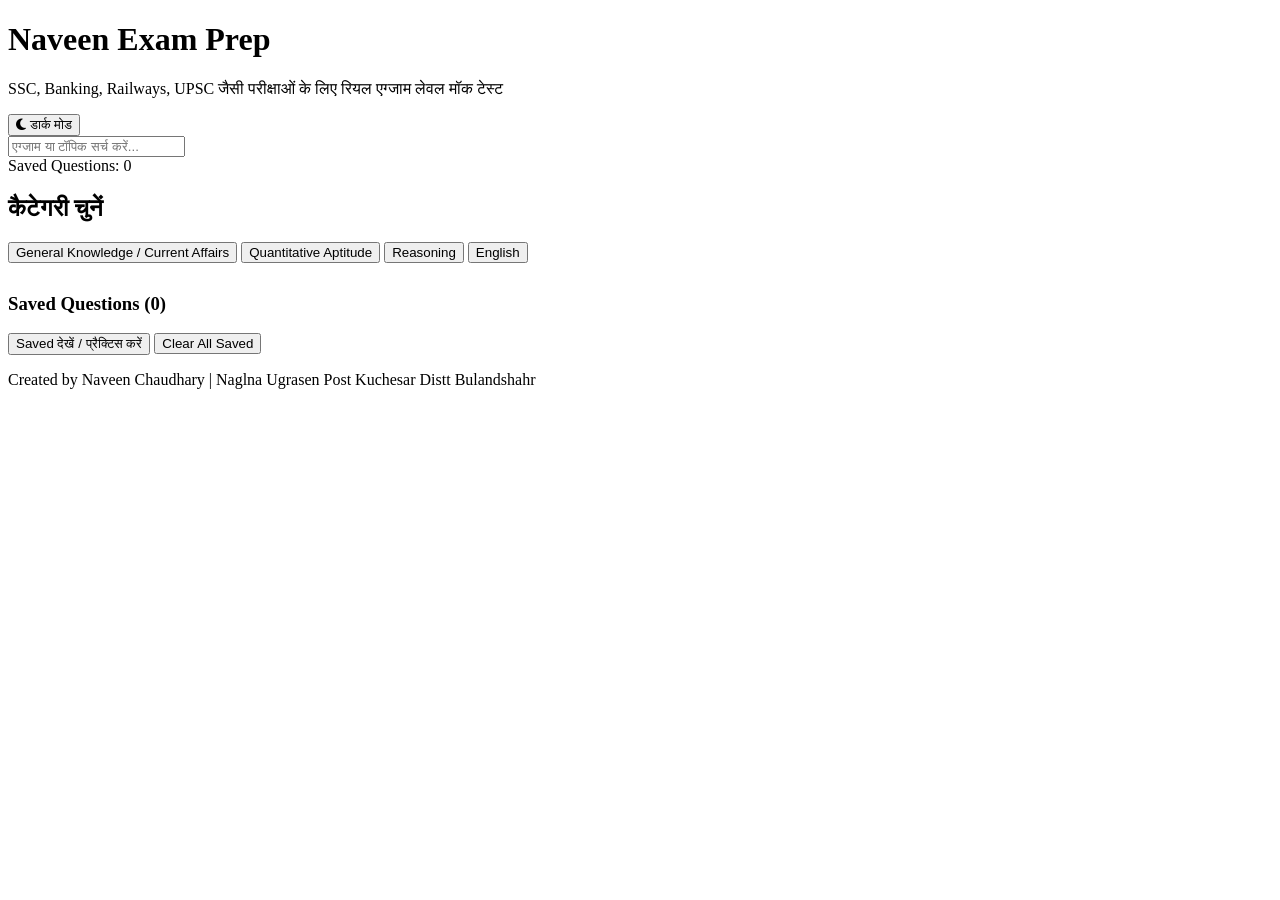
==== index.html @ 29297671 "Create index.html" ====
<!DOCTYPE html>
<html lang="hi">
<head>
  <meta charset="UTF-8">
  <meta name="viewport" content="width=device-width, initial-scale=1.0">
  <title>Naveen Exam Prep - मॉक टेस्ट & PYQ प्रैक्टिस</title>
  <link rel="stylesheet" href="style.css">
  <link rel="stylesheet" href="https://cdnjs.cloudflare.com/ajax/libs/font-awesome/6.5.0/css/all.min.css">
</head>
<body>
  <header>
    <div class="container">
      <h1>Naveen Exam Prep</h1>
      <p>SSC, Banking, Railways, UPSC जैसी परीक्षाओं के लिए रियल एग्जाम लेवल मॉक टेस्ट</p>
      <button id="theme-toggle"><i class="fas fa-moon"></i> डार्क मोड</button>
    </div>
  </header>

  <nav class="container">
    <input type="text" id="search" placeholder="एग्जाम या टॉपिक सर्च करें...">
    <div id="saved-info">Saved Questions: <span id="saved-count">0</span></div>
  </nav>

  <section class="container" id="home">
    <h2>कैटेगरी चुनें</h2>
    <div class="categories">
      <button onclick="startQuiz('gk')">General Knowledge / Current Affairs</button>
      <button onclick="startQuiz('math')">Quantitative Aptitude</button>
      <button onclick="startQuiz('reasoning')">Reasoning</button>
      <button onclick="startQuiz('english')">English</button>
      <!-- और कैटेगरी ऐड करो -->
    </div>

    <div id="saved-section" style="margin-top: 30px;">
      <h3>Saved Questions (<span id="saved-num">0</span>)</h3>
      <button onclick="showSaved()">Saved देखें / प्रैक्टिस करें</button>
      <button onclick="clearSaved()">Clear All Saved</button>
    </div>
  </section>

  <section class="container" id="quiz-section" style="display:none;">
    <div class="quiz-header">
      <div id="timer">समय बाकी: <span id="time-left">00:00</span></div>
      <div id="progress">सवाल <span id="q-no">1</span> / <span id="total-q">50</span></div>
    </div>
    <h2 id="question-text"></h2>
    <div id="options-container"></div>
    <div class="quiz-actions">
      <button id="bookmark-btn"><i class="far fa-star"></i> Save for Later</button>
      <button id="next-btn">अगला सवाल →</button>
    </div>
  </section>

  <section class="container" id="result-section" style="display:none;">
    <h2>आपका रिजल्ट</h2>
    <p>स्कोर: <strong><span id="final-score">0</span></strong> / <span id="final-total"></span></p>
    <p>परसेंटेज: <strong><span id="percent"></span>%</strong></p>
    <button onclick="restartQuiz()">नया टेस्ट शुरू करें</button>
  </section>

  <footer>
    <p>Created by Naveen Chaudhary | Naglna Ugrasen Post Kuchesar Distt Bulandshahr</p>
  </footer>

  <script src="questions.js"></script>
  <script src="script.js"></script>
</body>
</html>
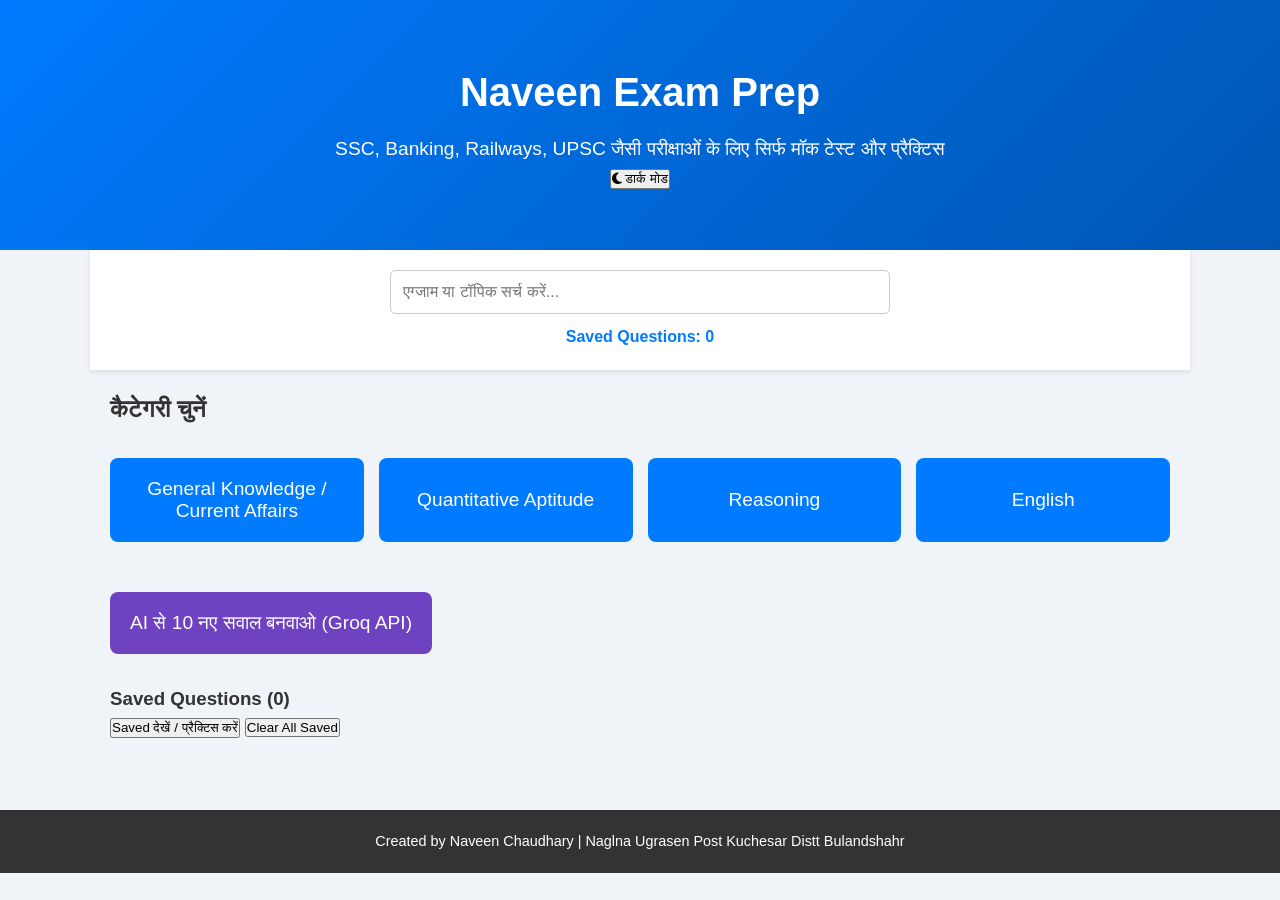
==== commit b0879e90: "Update index.html" ====
--- a/index.html
+++ b/index.html
@@ -4,14 +4,120 @@
   <meta charset="UTF-8">
   <meta name="viewport" content="width=device-width, initial-scale=1.0">
   <title>Naveen Exam Prep - मॉक टेस्ट & PYQ प्रैक्टिस</title>
-  <link rel="stylesheet" href="style.css">
   <link rel="stylesheet" href="https://cdnjs.cloudflare.com/ajax/libs/font-awesome/6.5.0/css/all.min.css">
+  <style>
+    * { margin:0; padding:0; box-sizing:border-box; }
+    body { 
+      font-family: 'Segoe UI', Tahoma, Geneva, Verdana, sans-serif; 
+      background:#f0f4f8; 
+      color:#333; 
+      line-height:1.6; 
+      transition: background 0.3s, color 0.3s; 
+    }
+    .container { max-width:1100px; margin:0 auto; padding:20px; }
+
+    header { 
+      background: linear-gradient(135deg, #007bff, #0056b3); 
+      color:white; 
+      text-align:center; 
+      padding:40px 20px; 
+    }
+    header h1 { font-size:2.5rem; margin-bottom:10px; }
+    header p { font-size:1.2rem; }
+
+    nav { 
+      background:#fff; 
+      box-shadow:0 2px 5px rgba(0,0,0,0.1); 
+      padding:15px 0; 
+      text-align:center; 
+    }
+    #search { 
+      width:70%; max-width:500px; 
+      padding:12px; 
+      font-size:1rem; 
+      border:1px solid #ccc; 
+      border-radius:5px; 
+    }
+    #saved-info { margin-top:10px; font-weight:bold; color:#007bff; }
+
+    .categories { 
+      display:grid; 
+      grid-template-columns:repeat(auto-fit, minmax(250px, 1fr)); 
+      gap:15px; 
+      margin:30px 0; 
+    }
+    .categories button, .ai-btn { 
+      padding:20px; 
+      font-size:1.2rem; 
+      background:#007bff; 
+      color:white; 
+      border:none; 
+      border-radius:8px; 
+      cursor:pointer; 
+      transition:0.3s; 
+    }
+    .categories button:hover, .ai-btn:hover { 
+      background:#0056b3; 
+      transform:scale(1.05); 
+    }
+    .ai-btn { 
+      background:#6f42c1; 
+      grid-column: 1 / -1; 
+      margin-top:20px; 
+    }
+
+    #quiz-section { 
+      background:white; 
+      border-radius:12px; 
+      box-shadow:0 5px 15px rgba(0,0,0,0.1); 
+      padding:30px; 
+      margin:30px auto; 
+      max-width:800px; 
+    }
+    .quiz-header { display:flex; justify-content:space-between; margin-bottom:20px; font-weight:bold; }
+    #timer { color:#dc3545; font-size:1.3rem; }
+    #progress { color:#28a745; }
+
+    #question-text { font-size:1.4rem; margin-bottom:25px; }
+    #options-container button { 
+      display:block; 
+      width:100%; 
+      padding:15px; 
+      margin:10px 0; 
+      background:#f8f9fa; 
+      border:1px solid #ddd; 
+      border-radius:6px; 
+      text-align:left; 
+      cursor:pointer; 
+      font-size:1.1rem; 
+      transition:0.2s; 
+    }
+    #options-container button:hover { background:#e9ecef; }
+
+    .quiz-actions { margin-top:30px; text-align:center; }
+    .quiz-actions button { padding:12px 25px; font-size:1.1rem; margin:0 10px; border:none; border-radius:6px; cursor:pointer; }
+    #bookmark-btn { background:#ffc107; color:#333; }
+    #next-btn { background:#28a745; color:white; }
+
+    #result-section { text-align:center; background:white; padding:40px; border-radius:12px; box-shadow:0 5px 15px rgba(0,0,0,0.1); margin:40px auto; max-width:600px; }
+    #result-section h2 { color:#007bff; }
+
+    footer { background:#333; color:white; text-align:center; padding:20px; margin-top:50px; font-size:0.9rem; }
+
+    .dark body { background:#121212; color:#e0e0e0; }
+    .dark header { background:linear-gradient(135deg, #004085, #002752); }
+    .dark nav { background:#1e1e1e; }
+    .dark #quiz-section, .dark #result-section { background:#1e1e1e; border:1px solid #333; }
+    .dark #options-container button { background:#2c2c2c; border-color:#444; color:#e0e0e0; }
+    .dark #options-container button:hover { background:#3a3a3a; }
+  </style>
 </head>
 <body>
+
   <header>
     <div class="container">
       <h1>Naveen Exam Prep</h1>
-      <p>SSC, Banking, Railways, UPSC जैसी परीक्षाओं के लिए रियल एग्जाम लेवल मॉक टेस्ट</p>
+      <p>SSC, Banking, Railways, UPSC जैसी परीक्षाओं के लिए सिर्फ मॉक टेस्ट और प्रैक्टिस</p>
       <button id="theme-toggle"><i class="fas fa-moon"></i> डार्क मोड</button>
     </div>
   </header>
@@ -28,8 +134,10 @@
       <button onclick="startQuiz('math')">Quantitative Aptitude</button>
       <button onclick="startQuiz('reasoning')">Reasoning</button>
       <button onclick="startQuiz('english')">English</button>
-      <!-- और कैटेगरी ऐड करो -->
-    </div>
+    </div>
+
+    <!-- AI बटन -->
+    <button class="ai-btn" onclick="generateQuestionsFromGroq()">AI से 10 नए सवाल बनवाओ (Groq API)</button>
 
     <div id="saved-section" style="margin-top: 30px;">
       <h3>Saved Questions (<span id="saved-num">0</span>)</h3>
@@ -62,7 +170,203 @@
     <p>Created by Naveen Chaudhary | Naglna Ugrasen Post Kuchesar Distt Bulandshahr</p>
   </footer>
 
+  <!-- questions.js फाइल लोड करो (अलग फाइल में रखो) -->
   <script src="questions.js"></script>
-  <script src="script.js"></script>
+  <script>
+    // -------------------------- 
+    // Saved Questions काउंट अपडेट
+    // --------------------------
+    function updateSavedCount() {
+      const count = savedQuestions.length;
+      document.getElementById('saved-count').innerText = count;
+      document.getElementById('saved-num').innerText = count;
+      localStorage.setItem('savedExamQuestions', JSON.stringify(savedQuestions));
+    }
+
+    // -------------------------- 
+    // क्विज शुरू
+    // --------------------------
+    function startQuiz(category) {
+      currentCategory = category;
+      currentQuestions = quizzes[category] || [];
+      
+      if (currentQuestions.length === 0) {
+        alert("इस कैटेगरी में सवाल नहीं हैं! AI से बनवाओ या questions.js में ऐड करो।");
+        return;
+      }
+      
+      currentIndex = 0;
+      score = 0;
+      document.getElementById('home').style.display = 'none';
+      document.getElementById('quiz-section').style.display = 'block';
+      
+      loadQuestion();
+      startTimer(30 * 60); // 30 मिनट
+    }
+
+    // -------------------------- 
+    // सवाल लोड
+    // --------------------------
+    function loadQuestion() {
+      const q = currentQuestions[currentIndex];
+      document.getElementById('question-text').innerText = q.question;
+      document.getElementById('q-no').innerText = currentIndex + 1;
+      document.getElementById('total-q').innerText = currentQuestions.length;
+
+      const container = document.getElementById('options-container');
+      container.innerHTML = '';
+
+      q.options.forEach((opt, i) => {
+        const btn = document.createElement('button');
+        btn.innerText = opt;
+        btn.onclick = () => selectOption(i, btn);
+        container.appendChild(btn);
+      });
+
+      document.getElementById('bookmark-btn').onclick = () => {
+        if (!savedQuestions.some(sq => sq.question === q.question)) {
+          savedQuestions.push(q);
+          alert("Saved!");
+          updateSavedCount();
+        }
+      };
+    }
+
+    // -------------------------- 
+    // ऑप्शन चुनना
+    // --------------------------
+    function selectOption(selected, btn) {
+      const correct = currentQuestions[currentIndex].correct;
+      if (selected === correct) score++;
+      currentIndex++;
+      if (currentIndex < currentQuestions.length) {
+        loadQuestion();
+      } else {
+        endQuiz();
+      }
+    }
+
+    // -------------------------- 
+    // टाइमर
+    // --------------------------
+    function startTimer(sec) {
+      let time = sec;
+      timerInterval = setInterval(() => {
+        time--;
+        let m = Math.floor(time / 60);
+        let s = time % 60;
+        document.getElementById('time-left').innerText = `\( {m}: \){s < 10 ? '0' : ''}${s}`;
+        if (time <= 0) endQuiz();
+      }, 1000);
+    }
+
+    // -------------------------- 
+    // रिजल्ट दिखाना
+    // --------------------------
+    function endQuiz() {
+      clearInterval(timerInterval);
+      document.getElementById('quiz-section').style.display = 'none';
+      document.getElementById('result-section').style.display = 'block';
+      document.getElementById('final-score').innerText = score;
+      document.getElementById('final-total').innerText = currentQuestions.length;
+      document.getElementById('percent').innerText = ((score / currentQuestions.length) * 100).toFixed(1);
+    }
+
+    // -------------------------- 
+    // रीस्टार्ट
+    // --------------------------
+    function restartQuiz() {
+      document.getElementById('result-section').style.display = 'none';
+      document.getElementById('home').style.display = 'block';
+      clearInterval(timerInterval);
+    }
+
+    // -------------------------- 
+    // Saved दिखाना
+    // --------------------------
+    function showSaved() {
+      if (savedQuestions.length === 0) return alert("कोई saved नहीं!");
+      currentQuestions = savedQuestions;
+      currentIndex = 0;
+      score = 0;
+      document.getElementById('home').style.display = 'none';
+      document.getElementById('quiz-section').style.display = 'block';
+      loadQuestion();
+      startTimer(30 * 60);
+    }
+
+    // -------------------------- 
+    // Saved क्लियर
+    // --------------------------
+    function clearSaved() {
+      if (confirm("सारे saved डिलीट?")) {
+        savedQuestions = [];
+        updateSavedCount();
+      }
+    }
+
+    // -------------------------- 
+    // डार्क मोड
+    // --------------------------
+    themeToggle.onclick = () => {
+      document.body.classList.toggle('dark');
+      themeToggle.innerHTML = document.body.classList.contains('dark') 
+        ? '<i class="fas fa-sun"></i> लाइट मोड' 
+        : '<i class="fas fa-moon"></i> डार्क मोड';
+    };
+
+    // -------------------------- 
+    // Groq से सवाल जनरेट
+    // --------------------------
+    async function generateQuestionsFromGroq() {
+      const apiKey = prompt("Groq API Key डालो (gsk_ से शुरू):");
+      if (!apiKey || !apiKey.startsWith('gsk_')) {
+        alert("सही Key डालो!");
+        return;
+      }
+
+      const topic = prompt("टॉपिक लिखो (उदा. SSC CGL GK)") || "SSC CGL General Knowledge";
+
+      try {
+        const res = await fetch("https://api.groq.com/openai/v1/chat/completions", {
+          method: "POST",
+          headers: {
+            "Content-Type": "application/json",
+            "Authorization": `Bearer ${apiKey}`
+          },
+          body: JSON.stringify({
+            model: "llama-3.1-70b-versatile",
+            messages: [
+              { role: "system", content: "सिर्फ VALID JSON दो। फॉर्मेट: {\"questions\": [{\"question\":\"...\",\"options\":[\"A. ...\",\"B. ...\",\"C. ...\",\"D. ...\"],\"correct\":0}]} 10 सवाल हिंदी में।" },
+              { role: "user", content: `टॉपिक: ${topic}. 10 MCQ बनाओ।` }
+            ],
+            temperature: 0.5,
+            max_tokens: 2000
+          })
+        });
+
+        const data = await res.json();
+        const raw = data.choices[0].message.content.trim();
+
+        let newQs;
+        try {
+          newQs = JSON.parse(raw).questions;
+        } catch (e) {
+          alert("AI ने JSON नहीं दिया:\n" + raw);
+          return;
+        }
+
+        if (!quizzes.aiGenerated) quizzes.aiGenerated = [];
+        quizzes.aiGenerated.push(...newQs);
+
+        alert(`AI ने ${newQs.length} सवाल बनाए! अब AI Generated कैटेगरी से खेलो।`);
+      } catch (err) {
+        alert("एरर: " + err.message);
+      }
+    }
+
+    // इनिशियलाइज
+    updateSavedCount();
+  </script>
 </body>
 </html>
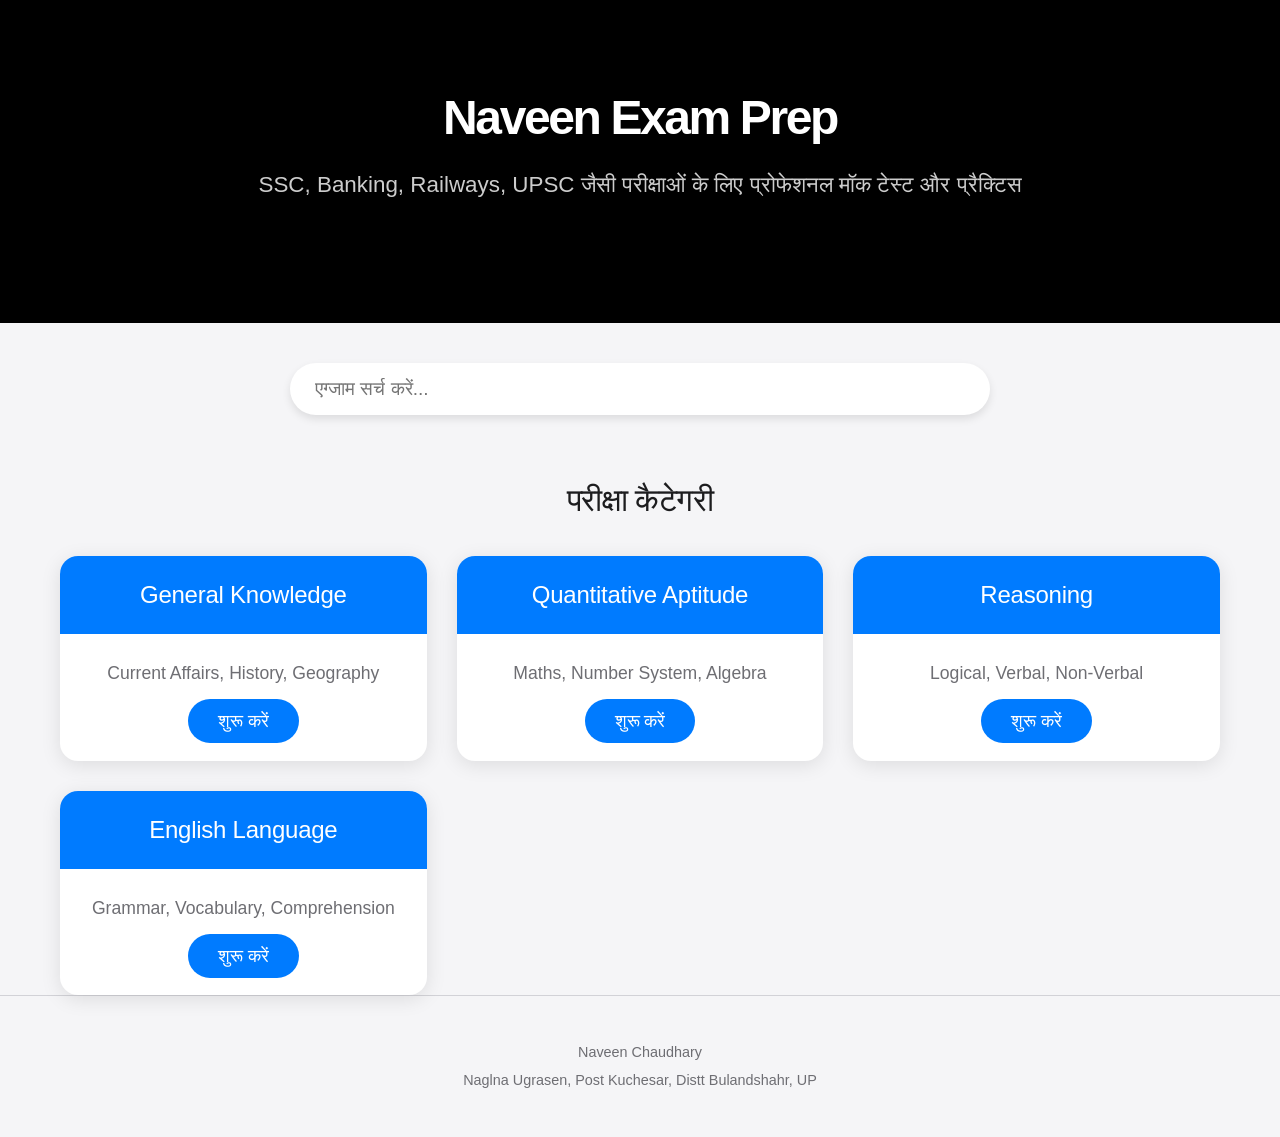
==== commit 4a24d52e: "Update index.html" ====
--- a/index.html
+++ b/index.html
@@ -3,113 +3,215 @@
 <head>
   <meta charset="UTF-8">
   <meta name="viewport" content="width=device-width, initial-scale=1.0">
-  <title>Naveen Exam Prep - मॉक टेस्ट & PYQ प्रैक्टिस</title>
+  <title>Naveen Exam Prep - Professional Mock Test Platform</title>
   <link rel="stylesheet" href="https://cdnjs.cloudflare.com/ajax/libs/font-awesome/6.5.0/css/all.min.css">
   <style>
-    * { margin:0; padding:0; box-sizing:border-box; }
-    body { 
-      font-family: 'Segoe UI', Tahoma, Geneva, Verdana, sans-serif; 
-      background:#f0f4f8; 
-      color:#333; 
-      line-height:1.6; 
-      transition: background 0.3s, color 0.3s; 
-    }
-    .container { max-width:1100px; margin:0 auto; padding:20px; }
-
-    header { 
-      background: linear-gradient(135deg, #007bff, #0056b3); 
-      color:white; 
-      text-align:center; 
-      padding:40px 20px; 
-    }
-    header h1 { font-size:2.5rem; margin-bottom:10px; }
-    header p { font-size:1.2rem; }
-
-    nav { 
-      background:#fff; 
-      box-shadow:0 2px 5px rgba(0,0,0,0.1); 
-      padding:15px 0; 
-      text-align:center; 
-    }
-    #search { 
-      width:70%; max-width:500px; 
-      padding:12px; 
-      font-size:1rem; 
-      border:1px solid #ccc; 
-      border-radius:5px; 
-    }
-    #saved-info { margin-top:10px; font-weight:bold; color:#007bff; }
-
-    .categories { 
-      display:grid; 
-      grid-template-columns:repeat(auto-fit, minmax(250px, 1fr)); 
-      gap:15px; 
-      margin:30px 0; 
-    }
-    .categories button, .ai-btn { 
-      padding:20px; 
-      font-size:1.2rem; 
-      background:#007bff; 
-      color:white; 
-      border:none; 
-      border-radius:8px; 
-      cursor:pointer; 
-      transition:0.3s; 
-    }
-    .categories button:hover, .ai-btn:hover { 
-      background:#0056b3; 
-      transform:scale(1.05); 
-    }
-    .ai-btn { 
-      background:#6f42c1; 
-      grid-column: 1 / -1; 
-      margin-top:20px; 
-    }
-
-    #quiz-section { 
-      background:white; 
-      border-radius:12px; 
-      box-shadow:0 5px 15px rgba(0,0,0,0.1); 
-      padding:30px; 
-      margin:30px auto; 
-      max-width:800px; 
-    }
-    .quiz-header { display:flex; justify-content:space-between; margin-bottom:20px; font-weight:bold; }
-    #timer { color:#dc3545; font-size:1.3rem; }
-    #progress { color:#28a745; }
-
-    #question-text { font-size:1.4rem; margin-bottom:25px; }
-    #options-container button { 
-      display:block; 
-      width:100%; 
-      padding:15px; 
-      margin:10px 0; 
-      background:#f8f9fa; 
-      border:1px solid #ddd; 
-      border-radius:6px; 
-      text-align:left; 
-      cursor:pointer; 
-      font-size:1.1rem; 
-      transition:0.2s; 
-    }
-    #options-container button:hover { background:#e9ecef; }
-
-    .quiz-actions { margin-top:30px; text-align:center; }
-    .quiz-actions button { padding:12px 25px; font-size:1.1rem; margin:0 10px; border:none; border-radius:6px; cursor:pointer; }
-    #bookmark-btn { background:#ffc107; color:#333; }
-    #next-btn { background:#28a745; color:white; }
-
-    #result-section { text-align:center; background:white; padding:40px; border-radius:12px; box-shadow:0 5px 15px rgba(0,0,0,0.1); margin:40px auto; max-width:600px; }
-    #result-section h2 { color:#007bff; }
-
-    footer { background:#333; color:white; text-align:center; padding:20px; margin-top:50px; font-size:0.9rem; }
-
-    .dark body { background:#121212; color:#e0e0e0; }
-    .dark header { background:linear-gradient(135deg, #004085, #002752); }
-    .dark nav { background:#1e1e1e; }
-    .dark #quiz-section, .dark #result-section { background:#1e1e1e; border:1px solid #333; }
-    .dark #options-container button { background:#2c2c2c; border-color:#444; color:#e0e0e0; }
-    .dark #options-container button:hover { background:#3a3a3a; }
+    * { margin: 0; padding: 0; box-sizing: border-box; }
+    body {
+      font-family: -apple-system, BlinkMacSystemFont, 'Segoe UI', Roboto, 'Helvetica Neue', Arial, sans-serif;
+      background: #f5f5f7; /* Apple-like light gray */
+      color: #1d1d1f; /* Apple's dark text */
+      line-height: 1.6;
+      -webkit-font-smoothing: antialiased;
+      -moz-osx-font-smoothing: grayscale;
+    }
+    header {
+      background: #000; /* Dark header like Apple */
+      color: #fff;
+      text-align: center;
+      padding: 80px 20px;
+      position: relative;
+      overflow: hidden;
+    }
+    header::before {
+      content: '';
+      position: absolute;
+      top: 0;
+      left: 0;
+      width: 100%;
+      height: 100%;
+      background: linear-gradient(to bottom, rgba(0,0,0,0.5), transparent);
+      z-index: 1;
+    }
+    header .container {
+      position: relative;
+      z-index: 2;
+    }
+    header h1 {
+      font-size: 3rem;
+      font-weight: 600;
+      margin-bottom: 10px;
+      letter-spacing: -0.05em;
+    }
+    header p {
+      font-size: 1.4rem;
+      opacity: 0.8;
+      margin-bottom: 40px;
+    }
+    .container {
+      max-width: 1200px;
+      margin: 0 auto;
+      padding: 0 20px;
+    }
+    .search-bar {
+      margin: 40px 0;
+      text-align: center;
+    }
+    #search {
+      width: 80%;
+      max-width: 700px;
+      padding: 15px 25px;
+      font-size: 1.2rem;
+      border: none;
+      border-radius: 999px; /* Rounded like Apple search */
+      background: #fff;
+      box-shadow: 0 4px 8px rgba(0,0,0,0.1);
+      outline: none;
+      transition: box-shadow 0.3s;
+    }
+    #search:focus {
+      box-shadow: 0 6px 12px rgba(0,0,0,0.2);
+    }
+    .categories-title {
+      font-size: 2rem;
+      font-weight: 500;
+      text-align: center;
+      margin: 60px 0 30px;
+      color: #1d1d1f;
+      letter-spacing: -0.02em;
+    }
+    .categories {
+      display: grid;
+      grid-template-columns: repeat(auto-fit, minmax(300px, 1fr));
+      gap: 30px;
+    }
+    .card {
+      background: #fff;
+      border-radius: 18px; /* Apple-like rounded corners */
+      overflow: hidden;
+      box-shadow: 0 4px 20px rgba(0,0,0,0.1);
+      transition: box-shadow 0.3s, transform 0.3s;
+      cursor: pointer;
+    }
+    .card:hover {
+      box-shadow: 0 8px 30px rgba(0,0,0,0.15);
+      transform: translateY(-5px);
+    }
+    .card-header {
+      background: #007bff;
+      color: white;
+      padding: 20px;
+      font-size: 1.5rem;
+      font-weight: 500;
+      text-align: center;
+      letter-spacing: -0.01em;
+    }
+    .card-body {
+      padding: 25px;
+      text-align: center;
+    }
+    .card-body p {
+      font-size: 1.1rem;
+      color: #6e6e73; /* Apple gray text */
+      margin-bottom: 20px;
+    }
+    .card-btn {
+      background: #007bff;
+      color: white;
+      padding: 12px 30px;
+      border-radius: 999px;
+      font-size: 1.1rem;
+      font-weight: 500;
+      text-decoration: none;
+      transition: background 0.3s;
+    }
+    .card-btn:hover {
+      background: #0062cc;
+    }
+    #quiz-section {
+      display: none;
+      background: #fff;
+      margin: 40px auto;
+      padding: 40px;
+      border-radius: 18px;
+      box-shadow: 0 8px 30px rgba(0,0,0,0.1);
+      max-width: 800px;
+    }
+    #timer {
+      color: #ff3b30; /* Apple red */
+      font-size: 1.6rem;
+      font-weight: 600;
+      text-align: center;
+      margin-bottom: 30px;
+    }
+    #question-text {
+      font-size: 1.6rem;
+      font-weight: 500;
+      margin: 0 0 30px;
+      letter-spacing: -0.02em;
+    }
+    #options-container button {
+      display: block;
+      width: 100%;
+      padding: 18px;
+      margin: 12px 0;
+      background: #f5f5f7;
+      border: none;
+      border-radius: 12px;
+      text-align: left;
+      cursor: pointer;
+      font-size: 1.2rem;
+      transition: background 0.3s;
+    }
+    #options-container button:hover {
+      background: #e5e5ea;
+    }
+    .quiz-actions {
+      margin-top: 40px;
+      text-align: center;
+    }
+    .quiz-actions button {
+      padding: 14px 40px;
+      font-size: 1.2rem;
+      margin: 0 15px;
+      border: none;
+      border-radius: 999px;
+      cursor: pointer;
+      font-weight: 500;
+    }
+    #bookmark-btn {
+      background: #ffcc00;
+      color: #000;
+    }
+    #next-btn {
+      background: #007bff;
+      color: white;
+    }
+    #result-section {
+      display: none;
+      text-align: center;
+      background: #fff;
+      padding: 60px;
+      border-radius: 18px;
+      margin: 60px auto;
+      max-width: 600px;
+      box-shadow: 0 8px 30px rgba(0,0,0,0.1);
+    }
+    #result-section h2 {
+      font-size: 2rem;
+      font-weight: 600;
+      color: #1d1d1f;
+      margin-bottom: 20px;
+    }
+    footer {
+      background: #f5f5f7;
+      color: #6e6e73;
+      text-align: center;
+      padding: 40px 20px;
+      border-top: 1px solid #d2d2d7;
+      font-size: 0.9rem;
+    }
+    footer p { margin: 5px 0; }
   </style>
 </head>
 <body>
@@ -117,152 +219,146 @@
   <header>
     <div class="container">
       <h1>Naveen Exam Prep</h1>
-      <p>SSC, Banking, Railways, UPSC जैसी परीक्षाओं के लिए सिर्फ मॉक टेस्ट और प्रैक्टिस</p>
-      <button id="theme-toggle"><i class="fas fa-moon"></i> डार्क मोड</button>
+      <p>SSC, Banking, Railways, UPSC जैसी परीक्षाओं के लिए प्रोफेशनल मॉक टेस्ट और प्रैक्टिस</p>
     </div>
   </header>
 
-  <nav class="container">
-    <input type="text" id="search" placeholder="एग्जाम या टॉपिक सर्च करें...">
-    <div id="saved-info">Saved Questions: <span id="saved-count">0</span></div>
-  </nav>
-
-  <section class="container" id="home">
-    <h2>कैटेगरी चुनें</h2>
+  <div class="container">
+    <div class="search-bar">
+      <input type="text" id="search" placeholder="एग्जाम सर्च करें...">
+    </div>
+
+    <h2 class="categories-title">परीक्षा कैटेगरी</h2>
     <div class="categories">
-      <button onclick="startQuiz('gk')">General Knowledge / Current Affairs</button>
-      <button onclick="startQuiz('math')">Quantitative Aptitude</button>
-      <button onclick="startQuiz('reasoning')">Reasoning</button>
-      <button onclick="startQuiz('english')">English</button>
-    </div>
-
-    <!-- AI बटन -->
-    <button class="ai-btn" onclick="generateQuestionsFromGroq()">AI से 10 नए सवाल बनवाओ (Groq API)</button>
-
-    <div id="saved-section" style="margin-top: 30px;">
-      <h3>Saved Questions (<span id="saved-num">0</span>)</h3>
-      <button onclick="showSaved()">Saved देखें / प्रैक्टिस करें</button>
-      <button onclick="clearSaved()">Clear All Saved</button>
+      <div class="card" onclick="startQuiz('gk')">
+        <div class="card-header">General Knowledge</div>
+        <div class="card-body">
+          <p>Current Affairs, History, Geography</p>
+          <a class="card-btn">शुरू करें</a>
+        </div>
+      </div>
+
+      <div class="card" onclick="startQuiz('math')">
+        <div class="card-header">Quantitative Aptitude</div>
+        <div class="card-body">
+          <p>Maths, Number System, Algebra</p>
+          <a class="card-btn">शुरू करें</a>
+        </div>
+      </div>
+
+      <div class="card" onclick="startQuiz('reasoning')">
+        <div class="card-header">Reasoning</div>
+        <div class="card-body">
+          <p>Logical, Verbal, Non-Verbal</p>
+          <a class="card-btn">शुरू करें</a>
+        </div>
+      </div>
+
+      <div class="card" onclick="startQuiz('english')">
+        <div class="card-header">English Language</div>
+        <div class="card-body">
+          <p>Grammar, Vocabulary, Comprehension</p>
+          <a class="card-btn">शुरू करें</a>
+        </div>
+      </div>
+    </div>
+  </div>
+
+  <section id="quiz-section">
+    <div class="container">
+      <div id="timer">समय बाकी: <span id="time-left">30:00</span></div>
+      <h2 id="question-text"></h2>
+      <div id="options-container"></div>
+      <div class="quiz-actions">
+        <button id="bookmark-btn"><i class="far fa-star"></i> Save</button>
+        <button id="next-btn">अगला</button>
+      </div>
     </div>
   </section>
 
-  <section class="container" id="quiz-section" style="display:none;">
-    <div class="quiz-header">
-      <div id="timer">समय बाकी: <span id="time-left">00:00</span></div>
-      <div id="progress">सवाल <span id="q-no">1</span> / <span id="total-q">50</span></div>
-    </div>
-    <h2 id="question-text"></h2>
-    <div id="options-container"></div>
-    <div class="quiz-actions">
-      <button id="bookmark-btn"><i class="far fa-star"></i> Save for Later</button>
-      <button id="next-btn">अगला सवाल →</button>
+  <section id="result-section">
+    <div class="container">
+      <h2>आपका रिजल्ट</h2>
+      <p>स्कोर: <span id="final-score">0</span> / <span id="final-total">0</span></p>
+      <p>परसेंटेज: <span id="percent">0</span>%</p>
+      <button onclick="restartQuiz()">फिर से शुरू</button>
     </div>
   </section>
 
-  <section class="container" id="result-section" style="display:none;">
-    <h2>आपका रिजल्ट</h2>
-    <p>स्कोर: <strong><span id="final-score">0</span></strong> / <span id="final-total"></span></p>
-    <p>परसेंटेज: <strong><span id="percent"></span>%</strong></p>
-    <button onclick="restartQuiz()">नया टेस्ट शुरू करें</button>
-  </section>
-
   <footer>
-    <p>Created by Naveen Chaudhary | Naglna Ugrasen Post Kuchesar Distt Bulandshahr</p>
+    <p>Naveen Chaudhary</p>
+    <p>Naglna Ugrasen, Post Kuchesar, Distt Bulandshahr, UP</p>
   </footer>
 
-  <!-- questions.js फाइल लोड करो (अलग फाइल में रखो) -->
-  <script src="questions.js"></script>
   <script>
-    // -------------------------- 
-    // Saved Questions काउंट अपडेट
-    // --------------------------
+    const quizzes = {
+      gk: [
+        { question: "भारत की राजधानी क्या है?", options: ["A. दिल्ली", "B. मुंबई", "C. कोलकाता", "D. चेन्नई"], correct: 0 },
+        { question: "भारत का राष्ट्रीय पशु क्या है?", options: ["A. शेर", "B. बाघ", "C. हाथी", "D. मोर"], correct: 1 }
+      ],
+      math: [
+        { question: "2 + 2 = ?", options: ["A. 3", "B. 4", "C. 5", "D. 6"], correct: 1 }
+      ],
+      reasoning: [
+        { question: "जिस तरह 'डॉक्टर : अस्पताल' है, उसी तरह 'शिक्षक : ?'", options: ["A. स्कूल", "B. कक्षा", "C. किताब", "D. छात्र"], correct: 0 }
+      ],
+      english: [
+        { question: "Opposite of 'Happy' is?", options: ["A. Sad", "B. Joyful", "C. Excited", "D. Angry"], correct: 0 }
+      ]
+    };
+
+    let currentQuestions = [];
+    let currentIndex = 0;
+    let score = 0;
+    let timerInterval;
+    let savedQuestions = JSON.parse(localStorage.getItem('savedQuestions')) || [];
+
     function updateSavedCount() {
-      const count = savedQuestions.length;
-      document.getElementById('saved-count').innerText = count;
-      document.getElementById('saved-num').innerText = count;
-      localStorage.setItem('savedExamQuestions', JSON.stringify(savedQuestions));
-    }
-
-    // -------------------------- 
-    // क्विज शुरू
-    // --------------------------
+      document.getElementById('saved-count').innerText = savedQuestions.length;
+      localStorage.setItem('savedQuestions', JSON.stringify(savedQuestions));
+    }
+
     function startQuiz(category) {
-      currentCategory = category;
-      currentQuestions = quizzes[category] || [];
-      
-      if (currentQuestions.length === 0) {
-        alert("इस कैटेगरी में सवाल नहीं हैं! AI से बनवाओ या questions.js में ऐड करो।");
-        return;
-      }
-      
+      currentQuestions = quizzes[category];
       currentIndex = 0;
       score = 0;
       document.getElementById('home').style.display = 'none';
       document.getElementById('quiz-section').style.display = 'block';
-      
       loadQuestion();
-      startTimer(30 * 60); // 30 मिनट
-    }
-
-    // -------------------------- 
-    // सवाल लोड
-    // --------------------------
+      startTimer(30 * 60);
+    }
+
     function loadQuestion() {
       const q = currentQuestions[currentIndex];
       document.getElementById('question-text').innerText = q.question;
-      document.getElementById('q-no').innerText = currentIndex + 1;
-      document.getElementById('total-q').innerText = currentQuestions.length;
-
       const container = document.getElementById('options-container');
       container.innerHTML = '';
-
       q.options.forEach((opt, i) => {
         const btn = document.createElement('button');
         btn.innerText = opt;
-        btn.onclick = () => selectOption(i, btn);
+        btn.onclick = () => selectOption(i);
         container.appendChild(btn);
       });
-
-      document.getElementById('bookmark-btn').onclick = () => {
-        if (!savedQuestions.some(sq => sq.question === q.question)) {
-          savedQuestions.push(q);
-          alert("Saved!");
-          updateSavedCount();
-        }
-      };
-    }
-
-    // -------------------------- 
-    // ऑप्शन चुनना
-    // --------------------------
-    function selectOption(selected, btn) {
-      const correct = currentQuestions[currentIndex].correct;
-      if (selected === correct) score++;
+    }
+
+    function selectOption(selected) {
+      if (selected === currentQuestions[currentIndex].correct) score++;
       currentIndex++;
-      if (currentIndex < currentQuestions.length) {
-        loadQuestion();
-      } else {
-        endQuiz();
-      }
-    }
-
-    // -------------------------- 
-    // टाइमर
-    // --------------------------
-    function startTimer(sec) {
-      let time = sec;
+      if (currentIndex < currentQuestions.length) loadQuestion();
+      else endQuiz();
+    }
+
+    function startTimer(seconds) {
+      let timeLeft = seconds;
       timerInterval = setInterval(() => {
-        time--;
-        let m = Math.floor(time / 60);
-        let s = time % 60;
-        document.getElementById('time-left').innerText = `\( {m}: \){s < 10 ? '0' : ''}${s}`;
-        if (time <= 0) endQuiz();
+        timeLeft--;
+        const min = Math.floor(timeLeft / 60);
+        const sec = timeLeft % 60;
+        document.getElementById('time-left').innerText = `\( {min}: \){sec < 10 ? '0' : ''}${sec}`;
+        if (timeLeft <= 0) endQuiz();
       }, 1000);
     }
 
-    // -------------------------- 
-    // रिजल्ट दिखाना
-    // --------------------------
     function endQuiz() {
       clearInterval(timerInterval);
       document.getElementById('quiz-section').style.display = 'none';
@@ -272,100 +368,16 @@
       document.getElementById('percent').innerText = ((score / currentQuestions.length) * 100).toFixed(1);
     }
 
-    // -------------------------- 
-    // रीस्टार्ट
-    // --------------------------
     function restartQuiz() {
       document.getElementById('result-section').style.display = 'none';
       document.getElementById('home').style.display = 'block';
       clearInterval(timerInterval);
     }
 
-    // -------------------------- 
-    // Saved दिखाना
-    // --------------------------
-    function showSaved() {
-      if (savedQuestions.length === 0) return alert("कोई saved नहीं!");
-      currentQuestions = savedQuestions;
-      currentIndex = 0;
-      score = 0;
-      document.getElementById('home').style.display = 'none';
-      document.getElementById('quiz-section').style.display = 'block';
-      loadQuestion();
-      startTimer(30 * 60);
-    }
-
-    // -------------------------- 
-    // Saved क्लियर
-    // --------------------------
-    function clearSaved() {
-      if (confirm("सारे saved डिलीट?")) {
-        savedQuestions = [];
-        updateSavedCount();
-      }
-    }
-
-    // -------------------------- 
-    // डार्क मोड
-    // --------------------------
-    themeToggle.onclick = () => {
+    document.getElementById('theme-toggle').onclick = () => {
       document.body.classList.toggle('dark');
-      themeToggle.innerHTML = document.body.classList.contains('dark') 
-        ? '<i class="fas fa-sun"></i> लाइट मोड' 
-        : '<i class="fas fa-moon"></i> डार्क मोड';
     };
 
-    // -------------------------- 
-    // Groq से सवाल जनरेट
-    // --------------------------
-    async function generateQuestionsFromGroq() {
-      const apiKey = prompt("Groq API Key डालो (gsk_ से शुरू):");
-      if (!apiKey || !apiKey.startsWith('gsk_')) {
-        alert("सही Key डालो!");
-        return;
-      }
-
-      const topic = prompt("टॉपिक लिखो (उदा. SSC CGL GK)") || "SSC CGL General Knowledge";
-
-      try {
-        const res = await fetch("https://api.groq.com/openai/v1/chat/completions", {
-          method: "POST",
-          headers: {
-            "Content-Type": "application/json",
-            "Authorization": `Bearer ${apiKey}`
-          },
-          body: JSON.stringify({
-            model: "llama-3.1-70b-versatile",
-            messages: [
-              { role: "system", content: "सिर्फ VALID JSON दो। फॉर्मेट: {\"questions\": [{\"question\":\"...\",\"options\":[\"A. ...\",\"B. ...\",\"C. ...\",\"D. ...\"],\"correct\":0}]} 10 सवाल हिंदी में।" },
-              { role: "user", content: `टॉपिक: ${topic}. 10 MCQ बनाओ।` }
-            ],
-            temperature: 0.5,
-            max_tokens: 2000
-          })
-        });
-
-        const data = await res.json();
-        const raw = data.choices[0].message.content.trim();
-
-        let newQs;
-        try {
-          newQs = JSON.parse(raw).questions;
-        } catch (e) {
-          alert("AI ने JSON नहीं दिया:\n" + raw);
-          return;
-        }
-
-        if (!quizzes.aiGenerated) quizzes.aiGenerated = [];
-        quizzes.aiGenerated.push(...newQs);
-
-        alert(`AI ने ${newQs.length} सवाल बनाए! अब AI Generated कैटेगरी से खेलो।`);
-      } catch (err) {
-        alert("एरर: " + err.message);
-      }
-    }
-
-    // इनिशियलाइज
     updateSavedCount();
   </script>
 </body>
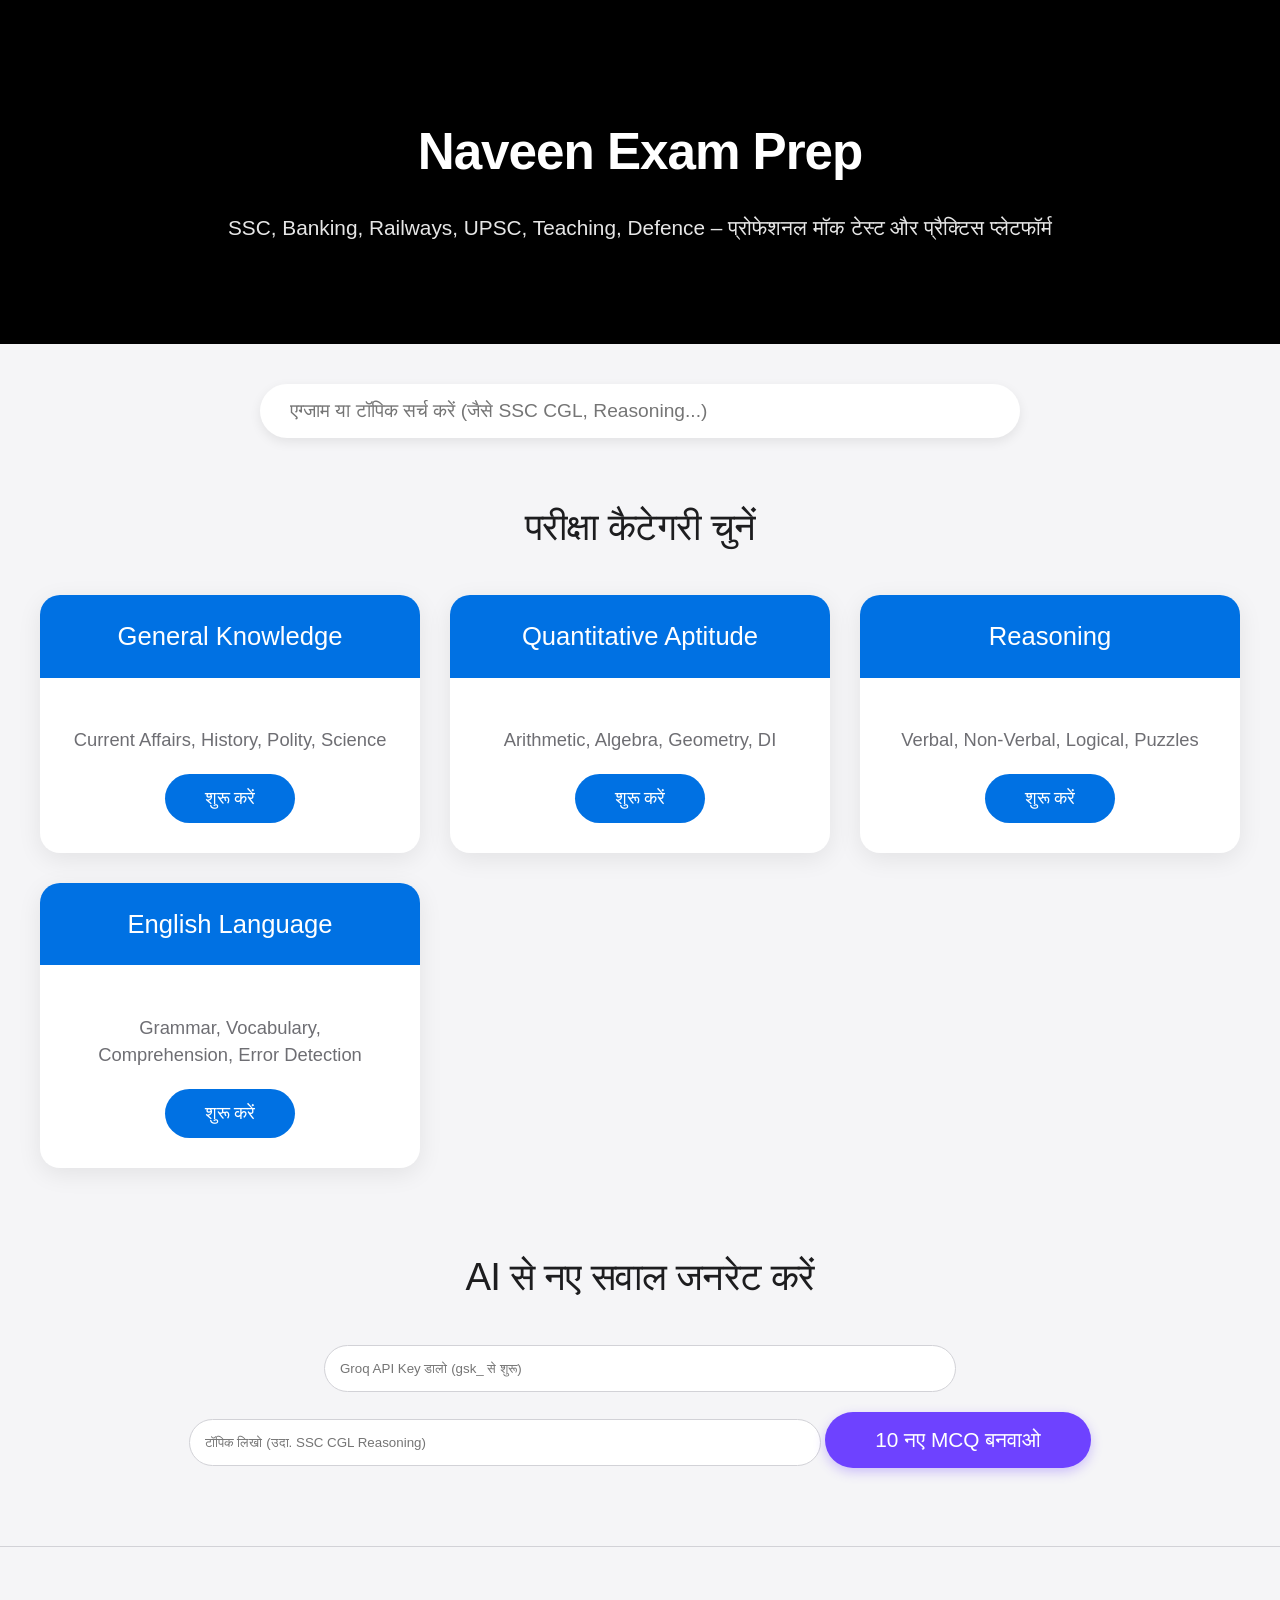
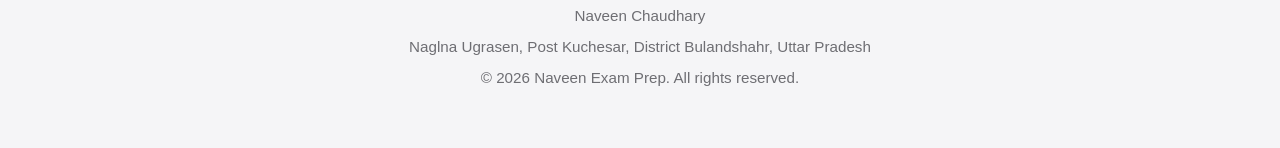
==== commit af911b1a: "Update index.html" ====
--- a/index.html
+++ b/index.html
@@ -3,215 +3,42 @@
 <head>
   <meta charset="UTF-8">
   <meta name="viewport" content="width=device-width, initial-scale=1.0">
-  <title>Naveen Exam Prep - Professional Mock Test Platform</title>
+  <title>Naveen Exam Prep - Professional Mock Test</title>
   <link rel="stylesheet" href="https://cdnjs.cloudflare.com/ajax/libs/font-awesome/6.5.0/css/all.min.css">
   <style>
-    * { margin: 0; padding: 0; box-sizing: border-box; }
-    body {
-      font-family: -apple-system, BlinkMacSystemFont, 'Segoe UI', Roboto, 'Helvetica Neue', Arial, sans-serif;
-      background: #f5f5f7; /* Apple-like light gray */
-      color: #1d1d1f; /* Apple's dark text */
-      line-height: 1.6;
-      -webkit-font-smoothing: antialiased;
-      -moz-osx-font-smoothing: grayscale;
-    }
-    header {
-      background: #000; /* Dark header like Apple */
-      color: #fff;
-      text-align: center;
-      padding: 80px 20px;
-      position: relative;
-      overflow: hidden;
-    }
-    header::before {
-      content: '';
-      position: absolute;
-      top: 0;
-      left: 0;
-      width: 100%;
-      height: 100%;
-      background: linear-gradient(to bottom, rgba(0,0,0,0.5), transparent);
-      z-index: 1;
-    }
-    header .container {
-      position: relative;
-      z-index: 2;
-    }
-    header h1 {
-      font-size: 3rem;
-      font-weight: 600;
-      margin-bottom: 10px;
-      letter-spacing: -0.05em;
-    }
-    header p {
-      font-size: 1.4rem;
-      opacity: 0.8;
-      margin-bottom: 40px;
-    }
-    .container {
-      max-width: 1200px;
-      margin: 0 auto;
-      padding: 0 20px;
-    }
-    .search-bar {
-      margin: 40px 0;
-      text-align: center;
-    }
-    #search {
-      width: 80%;
-      max-width: 700px;
-      padding: 15px 25px;
-      font-size: 1.2rem;
-      border: none;
-      border-radius: 999px; /* Rounded like Apple search */
-      background: #fff;
-      box-shadow: 0 4px 8px rgba(0,0,0,0.1);
-      outline: none;
-      transition: box-shadow 0.3s;
-    }
-    #search:focus {
-      box-shadow: 0 6px 12px rgba(0,0,0,0.2);
-    }
-    .categories-title {
-      font-size: 2rem;
-      font-weight: 500;
-      text-align: center;
-      margin: 60px 0 30px;
-      color: #1d1d1f;
-      letter-spacing: -0.02em;
-    }
-    .categories {
-      display: grid;
-      grid-template-columns: repeat(auto-fit, minmax(300px, 1fr));
-      gap: 30px;
-    }
-    .card {
-      background: #fff;
-      border-radius: 18px; /* Apple-like rounded corners */
-      overflow: hidden;
-      box-shadow: 0 4px 20px rgba(0,0,0,0.1);
-      transition: box-shadow 0.3s, transform 0.3s;
-      cursor: pointer;
-    }
-    .card:hover {
-      box-shadow: 0 8px 30px rgba(0,0,0,0.15);
-      transform: translateY(-5px);
-    }
-    .card-header {
-      background: #007bff;
-      color: white;
-      padding: 20px;
-      font-size: 1.5rem;
-      font-weight: 500;
-      text-align: center;
-      letter-spacing: -0.01em;
-    }
-    .card-body {
-      padding: 25px;
-      text-align: center;
-    }
-    .card-body p {
-      font-size: 1.1rem;
-      color: #6e6e73; /* Apple gray text */
-      margin-bottom: 20px;
-    }
-    .card-btn {
-      background: #007bff;
-      color: white;
-      padding: 12px 30px;
-      border-radius: 999px;
-      font-size: 1.1rem;
-      font-weight: 500;
-      text-decoration: none;
-      transition: background 0.3s;
-    }
-    .card-btn:hover {
-      background: #0062cc;
-    }
-    #quiz-section {
-      display: none;
-      background: #fff;
-      margin: 40px auto;
-      padding: 40px;
-      border-radius: 18px;
-      box-shadow: 0 8px 30px rgba(0,0,0,0.1);
-      max-width: 800px;
-    }
-    #timer {
-      color: #ff3b30; /* Apple red */
-      font-size: 1.6rem;
-      font-weight: 600;
-      text-align: center;
-      margin-bottom: 30px;
-    }
-    #question-text {
-      font-size: 1.6rem;
-      font-weight: 500;
-      margin: 0 0 30px;
-      letter-spacing: -0.02em;
-    }
-    #options-container button {
-      display: block;
-      width: 100%;
-      padding: 18px;
-      margin: 12px 0;
-      background: #f5f5f7;
-      border: none;
-      border-radius: 12px;
-      text-align: left;
-      cursor: pointer;
-      font-size: 1.2rem;
-      transition: background 0.3s;
-    }
-    #options-container button:hover {
-      background: #e5e5ea;
-    }
-    .quiz-actions {
-      margin-top: 40px;
-      text-align: center;
-    }
-    .quiz-actions button {
-      padding: 14px 40px;
-      font-size: 1.2rem;
-      margin: 0 15px;
-      border: none;
-      border-radius: 999px;
-      cursor: pointer;
-      font-weight: 500;
-    }
-    #bookmark-btn {
-      background: #ffcc00;
-      color: #000;
-    }
-    #next-btn {
-      background: #007bff;
-      color: white;
-    }
-    #result-section {
-      display: none;
-      text-align: center;
-      background: #fff;
-      padding: 60px;
-      border-radius: 18px;
-      margin: 60px auto;
-      max-width: 600px;
-      box-shadow: 0 8px 30px rgba(0,0,0,0.1);
-    }
-    #result-section h2 {
-      font-size: 2rem;
-      font-weight: 600;
-      color: #1d1d1f;
-      margin-bottom: 20px;
-    }
-    footer {
-      background: #f5f5f7;
-      color: #6e6e73;
-      text-align: center;
-      padding: 40px 20px;
-      border-top: 1px solid #d2d2d7;
-      font-size: 0.9rem;
-    }
-    footer p { margin: 5px 0; }
+    body { font-family: -apple-system, BlinkMacSystemFont, 'Segoe UI', Roboto, sans-serif; background:#f5f5f7; color:#1d1d1f; margin:0; line-height:1.5; }
+    header { background:#000; color:#fff; text-align:center; padding:80px 20px; }
+    header h1 { font-size:3.2rem; font-weight:600; margin-bottom:8px; letter-spacing:-0.02em; }
+    header p { font-size:1.3rem; opacity:0.9; }
+    .container { max-width:1200px; margin:0 auto; padding:0 20px; }
+    .search { margin:40px 0; text-align:center; }
+    #search-input { width:80%; max-width:700px; padding:16px 30px; font-size:1.2rem; border:none; border-radius:999px; background:#fff; box-shadow:0 4px 12px rgba(0,0,0,0.08); outline:none; transition:box-shadow 0.3s; }
+    #search-input:focus { box-shadow:0 6px 20px rgba(0,0,0,0.12); }
+    .title { font-size:2.4rem; font-weight:500; text-align:center; margin:60px 0 40px; letter-spacing:-0.02em; }
+    .grid { display:grid; grid-template-columns:repeat(auto-fit, minmax(320px, 1fr)); gap:30px; }
+    .card { background:#fff; border-radius:20px; overflow:hidden; box-shadow:0 6px 24px rgba(0,0,0,0.08); transition:0.3s; cursor:pointer; }
+    .card:hover { transform:translateY(-6px); box-shadow:0 12px 40px rgba(0,0,0,0.12); }
+    .card-header { background:#0071e3; color:#fff; padding:22px; font-size:1.6rem; font-weight:500; text-align:center; }
+    .card-body { padding:30px; text-align:center; }
+    .card-body p { color:#6e6e73; font-size:1.15rem; margin-bottom:20px; }
+    .start-btn { background:#0071e3; color:#fff; padding:14px 40px; border:none; border-radius:999px; font-size:1.1rem; cursor:pointer; transition:0.3s; }
+    .start-btn:hover { background:#0062cc; }
+    .ai-section { text-align:center; margin:60px 0; }
+    .ai-btn { background:#6e42ff; color:#fff; padding:16px 50px; border:none; border-radius:999px; font-size:1.3rem; cursor:pointer; box-shadow:0 4px 12px rgba(110,66,255,0.3); transition:0.3s; }
+    .ai-btn:hover { background:#5a36d6; transform:scale(1.03); }
+    #quiz { display:none; background:#fff; margin:40px auto; padding:40px; border-radius:20px; max-width:850px; box-shadow:0 8px 40px rgba(0,0,0,0.1); }
+    #timer { color:#ff3b30; font-size:1.8rem; text-align:center; margin-bottom:30px; font-weight:600; }
+    #question { font-size:1.7rem; margin:0 0 35px; font-weight:500; letter-spacing:-0.01em; }
+    .option { background:#f5f5f7; padding:20px; margin:15px 0; border-radius:12px; cursor:pointer; transition:0.3s; font-size:1.2rem; }
+    .option:hover { background:#e5e5ea; }
+    .actions { margin-top:40px; text-align:center; }
+    .action-btn { padding:14px 45px; font-size:1.2rem; margin:0 15px; border:none; border-radius:999px; cursor:pointer; font-weight:500; }
+    #bookmark { background:#ffcc00; color:#000; }
+    #next { background:#0071e3; color:#fff; }
+    #result { display:none; text-align:center; background:#fff; padding:60px; border-radius:20px; margin:60px auto; max-width:600px; box-shadow:0 8px 40px rgba(0,0,0,0.1); }
+    #result h2 { font-size:2.2rem; font-weight:600; color:#1d1d1f; }
+    footer { background:#f5f5f7; color:#6e6e73; text-align:center; padding:50px 20px; border-top:1px solid #d2d2d7; font-size:0.95rem; }
+    footer p { margin:8px 0; }
   </style>
 </head>
 <body>
@@ -219,91 +46,100 @@
   <header>
     <div class="container">
       <h1>Naveen Exam Prep</h1>
-      <p>SSC, Banking, Railways, UPSC जैसी परीक्षाओं के लिए प्रोफेशनल मॉक टेस्ट और प्रैक्टिस</p>
+      <p>SSC, Banking, Railways, UPSC, Teaching, Defence – प्रोफेशनल मॉक टेस्ट और प्रैक्टिस प्लेटफॉर्म</p>
     </div>
   </header>
 
   <div class="container">
-    <div class="search-bar">
-      <input type="text" id="search" placeholder="एग्जाम सर्च करें...">
-    </div>
-
-    <h2 class="categories-title">परीक्षा कैटेगरी</h2>
-    <div class="categories">
+    <div class="search">
+      <input id="search-input" type="text" placeholder="एग्जाम या टॉपिक सर्च करें (जैसे SSC CGL, Reasoning...)">
+    </div>
+
+    <h2 class="title">परीक्षा कैटेगरी चुनें</h2>
+    <div class="grid">
       <div class="card" onclick="startQuiz('gk')">
         <div class="card-header">General Knowledge</div>
         <div class="card-body">
-          <p>Current Affairs, History, Geography</p>
-          <a class="card-btn">शुरू करें</a>
+          <p>Current Affairs, History, Polity, Science</p>
+          <button class="start-btn">शुरू करें</button>
         </div>
       </div>
 
       <div class="card" onclick="startQuiz('math')">
         <div class="card-header">Quantitative Aptitude</div>
         <div class="card-body">
-          <p>Maths, Number System, Algebra</p>
-          <a class="card-btn">शुरू करें</a>
+          <p>Arithmetic, Algebra, Geometry, DI</p>
+          <button class="start-btn">शुरू करें</button>
         </div>
       </div>
 
       <div class="card" onclick="startQuiz('reasoning')">
         <div class="card-header">Reasoning</div>
         <div class="card-body">
-          <p>Logical, Verbal, Non-Verbal</p>
-          <a class="card-btn">शुरू करें</a>
+          <p>Verbal, Non-Verbal, Logical, Puzzles</p>
+          <button class="start-btn">शुरू करें</button>
         </div>
       </div>
 
       <div class="card" onclick="startQuiz('english')">
         <div class="card-header">English Language</div>
         <div class="card-body">
-          <p>Grammar, Vocabulary, Comprehension</p>
-          <a class="card-btn">शुरू करें</a>
-        </div>
-      </div>
+          <p>Grammar, Vocabulary, Comprehension, Error Detection</p>
+          <button class="start-btn">शुरू करें</button>
+        </div>
+      </div>
+    </div>
+
+    <div class="ai-section">
+      <h2 class="title" style="margin-top:80px;">AI से नए सवाल जनरेट करें</h2>
+      <input type="text" id="apiKey" placeholder="Groq API Key डालो (gsk_ से शुरू)" style="width:80%; max-width:600px; padding:15px; border-radius:999px; border:1px solid #d2d2d7; margin-bottom:20px;">
+      <input type="text" id="topicInput" placeholder="टॉपिक लिखो (उदा. SSC CGL Reasoning)" style="width:80%; max-width:600px; padding:15px; border-radius:999px; border:1px solid #d2d2d7; margin-bottom:20px;">
+      <button class="ai-btn" onclick="generateFromGroq()">10 नए MCQ बनवाओ</button>
     </div>
   </div>
 
-  <section id="quiz-section">
+  <section id="quiz">
     <div class="container">
       <div id="timer">समय बाकी: <span id="time-left">30:00</span></div>
-      <h2 id="question-text"></h2>
-      <div id="options-container"></div>
-      <div class="quiz-actions">
-        <button id="bookmark-btn"><i class="far fa-star"></i> Save</button>
-        <button id="next-btn">अगला</button>
+      <h2 id="question"></h2>
+      <div id="options"></div>
+      <div class="actions">
+        <button class="action-btn" id="bookmark"><i class="far fa-star"></i> Save</button>
+        <button class="action-btn" id="next">अगला</button>
       </div>
     </div>
   </section>
 
-  <section id="result-section">
+  <section id="result">
     <div class="container">
       <h2>आपका रिजल्ट</h2>
-      <p>स्कोर: <span id="final-score">0</span> / <span id="final-total">0</span></p>
+      <p>स्कोर: <span id="score">0</span> / <span id="total">0</span></p>
       <p>परसेंटेज: <span id="percent">0</span>%</p>
-      <button onclick="restartQuiz()">फिर से शुरू</button>
+      <button onclick="restart()">नया टेस्ट</button>
     </div>
   </section>
 
   <footer>
     <p>Naveen Chaudhary</p>
-    <p>Naglna Ugrasen, Post Kuchesar, Distt Bulandshahr, UP</p>
+    <p>Naglna Ugrasen, Post Kuchesar, District Bulandshahr, Uttar Pradesh</p>
+    <p>© 2026 Naveen Exam Prep. All rights reserved.</p>
   </footer>
 
   <script>
+    // सैंपल सवाल (AI से नए आएंगे)
     const quizzes = {
       gk: [
-        { question: "भारत की राजधानी क्या है?", options: ["A. दिल्ली", "B. मुंबई", "C. कोलकाता", "D. चेन्नई"], correct: 0 },
-        { question: "भारत का राष्ट्रीय पशु क्या है?", options: ["A. शेर", "B. बाघ", "C. हाथी", "D. मोर"], correct: 1 }
+        { q: "भारत की राजधानी क्या है?", opt: ["A. दिल्ली", "B. मुंबई", "C. कोलकाता", "D. चेन्नई"], ans: 0 },
+        { q: "भारत का राष्ट्रीय पशु क्या है?", opt: ["A. शेर", "B. बाघ", "C. हाथी", "D. मोर"], ans: 1 }
       ],
       math: [
-        { question: "2 + 2 = ?", options: ["A. 3", "B. 4", "C. 5", "D. 6"], correct: 1 }
+        { q: "15 × 8 = ?", opt: ["A. 110", "B. 120", "C. 130", "D. 140"], ans: 1 }
       ],
       reasoning: [
-        { question: "जिस तरह 'डॉक्टर : अस्पताल' है, उसी तरह 'शिक्षक : ?'", options: ["A. स्कूल", "B. कक्षा", "C. किताब", "D. छात्र"], correct: 0 }
+        { q: "डॉक्टर : अस्पताल :: शिक्षक : ?", opt: ["A. स्कूल", "B. कक्षा", "C. किताब", "D. छात्र"], ans: 0 }
       ],
       english: [
-        { question: "Opposite of 'Happy' is?", options: ["A. Sad", "B. Joyful", "C. Excited", "D. Angry"], correct: 0 }
+        { q: "Opposite of 'Happy' is?", opt: ["A. Sad", "B. Joyful", "C. Excited", "D. Angry"], ans: 0 }
       ]
     };
 
@@ -311,74 +147,143 @@
     let currentIndex = 0;
     let score = 0;
     let timerInterval;
-    let savedQuestions = JSON.parse(localStorage.getItem('savedQuestions')) || [];
-
-    function updateSavedCount() {
-      document.getElementById('saved-count').innerText = savedQuestions.length;
-      localStorage.setItem('savedQuestions', JSON.stringify(savedQuestions));
-    }
-
-    function startQuiz(category) {
-      currentQuestions = quizzes[category];
+
+    function startQuiz(type) {
+      currentQuestions = quizzes[type] || [];
+      if (currentQuestions.length === 0) {
+        alert("इस कैटेगरी में सवाल नहीं हैं। AI से बनवाओ!");
+        return;
+      }
       currentIndex = 0;
       score = 0;
-      document.getElementById('home').style.display = 'none';
-      document.getElementById('quiz-section').style.display = 'block';
+      document.getElementById('quiz').style.display = 'block';
       loadQuestion();
-      startTimer(30 * 60);
+      startTimer(1800);
     }
 
     function loadQuestion() {
       const q = currentQuestions[currentIndex];
-      document.getElementById('question-text').innerText = q.question;
-      const container = document.getElementById('options-container');
+      document.getElementById('question').innerText = q.q;
+      const container = document.getElementById('options');
       container.innerHTML = '';
-      q.options.forEach((opt, i) => {
-        const btn = document.createElement('button');
-        btn.innerText = opt;
-        btn.onclick = () => selectOption(i);
-        container.appendChild(btn);
+      q.opt.forEach((opt, i) => {
+        const div = document.createElement('div');
+        div.className = 'option';
+        div.innerText = opt;
+        div.onclick = () => checkAnswer(i);
+        container.appendChild(div);
       });
     }
 
-    function selectOption(selected) {
-      if (selected === currentQuestions[currentIndex].correct) score++;
+    function checkAnswer(selected) {
+      if (selected === currentQuestions[currentIndex].ans) score++;
       currentIndex++;
       if (currentIndex < currentQuestions.length) loadQuestion();
-      else endQuiz();
-    }
-
-    function startTimer(seconds) {
-      let timeLeft = seconds;
+      else showResult();
+    }
+
+    function startTimer(sec) {
+      let time = sec;
       timerInterval = setInterval(() => {
-        timeLeft--;
-        const min = Math.floor(timeLeft / 60);
-        const sec = timeLeft % 60;
-        document.getElementById('time-left').innerText = `\( {min}: \){sec < 10 ? '0' : ''}${sec}`;
-        if (timeLeft <= 0) endQuiz();
+        time--;
+        let m = Math.floor(time / 60);
+        let s = time % 60;
+        document.getElementById('time-left').innerText = `\( {m}: \){s < 10 ? '0' : ''}${s}`;
+        if (time <= 0) showResult();
       }, 1000);
     }
 
-    function endQuiz() {
+    function showResult() {
       clearInterval(timerInterval);
-      document.getElementById('quiz-section').style.display = 'none';
-      document.getElementById('result-section').style.display = 'block';
-      document.getElementById('final-score').innerText = score;
-      document.getElementById('final-total').innerText = currentQuestions.length;
+      document.getElementById('quiz').style.display = 'none';
+      document.getElementById('result').style.display = 'block';
+      document.getElementById('score').innerText = score;
+      document.getElementById('total').innerText = currentQuestions.length;
       document.getElementById('percent').innerText = ((score / currentQuestions.length) * 100).toFixed(1);
     }
 
-    function restartQuiz() {
-      document.getElementById('result-section').style.display = 'none';
-      document.getElementById('home').style.display = 'block';
+    function restart() {
+      document.getElementById('result').style.display = 'none';
+      document.getElementById('quiz').style.display = 'none';
       clearInterval(timerInterval);
     }
 
-    document.getElementById('theme-toggle').onclick = () => {
-      document.body.classList.toggle('dark');
+    // Groq से सवाल जनरेट
+    async function generateFromGroq() {
+      const apiKey = document.getElementById('apiKey').value.trim();
+      const topic = document.getElementById('topicInput').value.trim() || "SSC CGL GK";
+
+      if (!apiKey || !apiKey.startsWith('gsk_')) {
+        alert("सही Groq API Key डालो!");
+        return;
+      }
+
+      alert("AI से सवाल बन रहे हैं... (10-40 सेकंड)");
+
+      try {
+        const res = await fetch("https://api.groq.com/openai/v1/chat/completions", {
+          method: "POST",
+          headers: {
+            "Content-Type": "application/json",
+            "Authorization": `Bearer ${apiKey}`
+          },
+          body: JSON.stringify({
+            model: "llama-3.1-70b-versatile",
+            messages: [
+              {
+                role: "system",
+                content: "तुम एक MCQ जनरेटर हो। जवाब सिर्फ VALID JSON में दो। कोई एक्स्ट्रा टेक्स्ट मत डालना। फॉर्मेट: {\"questions\":[{\"question\":\"...\",\"options\":[\"A. ...\",\"B. ...\",\"C. ...\",\"D. ...\"],\"correct\":0}]} correct: 0=A, 1=B, 2=C, 3=D. ठीक 10 सवाल हिंदी में बनाओ।"
+              },
+              {
+                role: "user",
+                content: `टॉपिक: ${topic}. 10 MCQ बनाओ।`
+              }
+            ],
+            temperature: 0.4,
+            max_tokens: 2500
+          })
+        });
+
+        const data = await res.json();
+        const raw = data.choices[0].message.content.trim();
+
+        let newQuestions;
+        try {
+          newQuestions = JSON.parse(raw).questions;
+        } catch (e) {
+          alert("AI ने JSON नहीं दिया। रॉ रिस्पॉन्स:\n" + raw);
+          return;
+        }
+
+        if (!quizzes.aiGenerated) quizzes.aiGenerated = [];
+        quizzes.aiGenerated.push(...newQuestions);
+
+        alert(`AI ने ${newQuestions.length} सवाल बनाए! अब AI Generated कैटेगरी से टेस्ट करो।`);
+
+        // AI कैटेगरी के लिए बटन दिखाने के लिए (ऑप्शनल)
+        // तुम चाहो तो HTML में एक नया कार्ड ऐड कर सकते हो
+      } catch (err) {
+        alert("एरर: " + err.message + "\nKey चेक करो या इंटरनेट देखो।");
+      }
+    }
+
+    // सैंपल सवाल (AI से नए आएंगे)
+    const quizzes = {
+      gk: [
+        { q: "भारत की राजधानी क्या है?", opt: ["A. दिल्ली", "B. मुंबई", "C. कोलकाता", "D. चेन्नई"], ans: 0 },
+        { q: "भारत का राष्ट्रीय पशु क्या है?", opt: ["A. शेर", "B. बाघ", "C. हाथी", "D. मोर"], ans: 1 }
+      ],
+      math: [
+        { q: "15 × 8 = ?", opt: ["A. 110", "B. 120", "C. 130", "D. 140"], ans: 1 }
+      ],
+      reasoning: [
+        { q: "डॉक्टर : अस्पताल :: शिक्षक : ?", opt: ["A. स्कूल", "B. कक्षा", "C. किताब", "D. छात्र"], ans: 0 }
+      ],
+      english: [
+        { q: "Opposite of 'Happy' is?", opt: ["A. Sad", "B. Joyful", "C. Excited", "D. Angry"], ans: 0 }
+      ],
+      aiGenerated: []  // AI सवाल यहाँ आएंगे
     };
-
-    updateSavedCount();
   </script>
 </body>
 </html>
